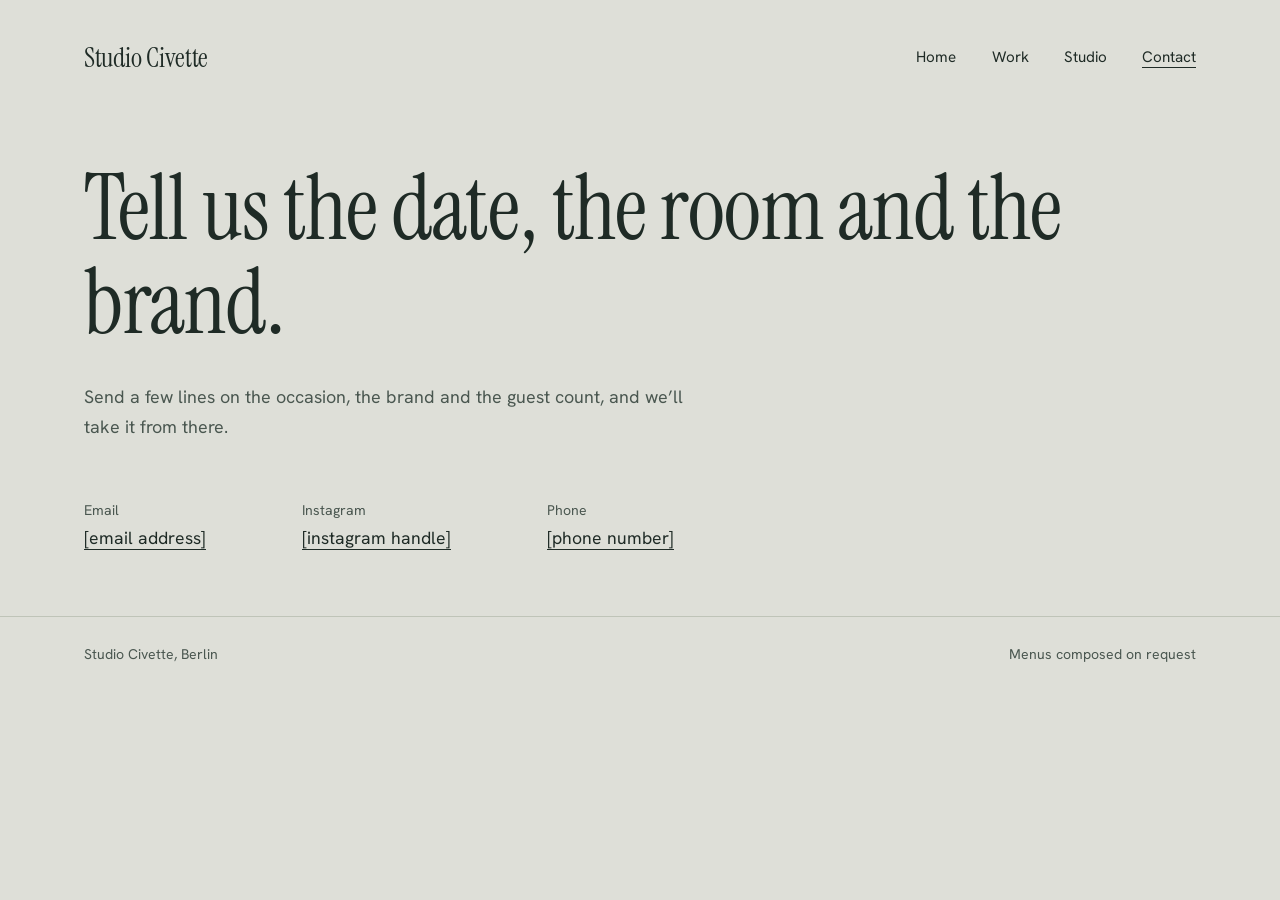
==== contact.html @ 506016eb "Add files via upload" ====
<!DOCTYPE html>
<html lang="en">
<head>
<meta charset="UTF-8">
<meta name="viewport" content="width=device-width, initial-scale=1">
<title>Contact | Studio Civette</title>
<meta name="description" content="Start an inquiry with Studio Civette, Berlin.">
<link rel="preconnect" href="https://fonts.googleapis.com">
<link rel="preconnect" href="https://fonts.gstatic.com" crossorigin>
<link href="https://fonts.googleapis.com/css2?family=Hanken+Grotesk:wght@400;500&family=Instrument+Serif:ital@0;1&display=swap" rel="stylesheet">
<link rel="stylesheet" href="style.css">
</head>
<body>
<header><div class="wrap"><a class="mark" href="index.html">Studio Civette</a><nav><a href="index.html">Home</a><a href="work.html">Work</a><a href="studio.html">Studio</a><a href="contact.html" aria-current="page">Contact</a></nav></div></header>
<main>
<section class="contact pagehead wrap">
<h1>Tell us the date, the room and the brand.</h1>
<p class="lede">Send a few lines on the occasion, the brand and the guest count, and we’ll take it from there.</p>
<dl>
<div><dt>Email</dt><dd><a href="mailto:[email address]">[email address]</a></dd></div>
<div><dt>Instagram</dt><dd><a href="#">[instagram handle]</a></dd></div>
<div><dt>Phone</dt><dd><a href="#">[phone number]</a></dd></div>
</dl>
</section>
</main>
<footer><div class="wrap"><span>Studio Civette, Berlin</span><span>Menus composed on request</span></div></footer>
</body>
</html>
---- style.css ----
:root{
  --stone:#DEDFD8; --stone-deep:#BFC4B8; --pine:#1F2B26; --sage:#5C6B58; --muted:#4A5750;
  --serif:'Instrument Serif', Georgia, serif;
  --sans:'Hanken Grotesk', 'Helvetica Neue', Arial, sans-serif;
}
*{ box-sizing:border-box; margin:0; padding:0; }
html{ scroll-behavior:smooth; }
body{ background:var(--stone); color:var(--pine); font-family:var(--sans); font-size:1.02rem; line-height:1.7; -webkit-font-smoothing:antialiased; }
a{ color:inherit; text-underline-offset:5px; }
a:focus-visible{ outline:2px solid var(--pine); outline-offset:5px; }
.wrap{ max-width:1240px; margin:0 auto; padding:0 5vw; }
h1,h2{ font-family:var(--serif); font-weight:400; letter-spacing:-0.01em; line-height:1.05; }
h1{ font-size:clamp(2.8rem, 7vw, 6rem); max-width:12em; }
h2{ font-size:clamp(1.8rem, 3.4vw, 2.6rem); }
.lede{ margin-top:2rem; max-width:34em; font-size:1.12rem; color:var(--muted); }

header .wrap{ display:flex; justify-content:space-between; align-items:center; padding-top:2.2rem; padding-bottom:2.2rem; }
.mark{ font-family:var(--serif); font-size:1.7rem; text-decoration:none; letter-spacing:-0.01em; }
nav{ display:flex; gap:2.2rem; font-size:0.95rem; }
nav a{ text-decoration:none; }
nav a:hover, nav a[aria-current]{ text-decoration:underline; text-decoration-thickness:1px; }

.hero{ padding-top:7vh; padding-bottom:6rem; }

.grid{ display:grid; grid-template-columns:repeat(12, 1fr); gap:3.5rem 1.2rem; align-items:start; }
figure .shot{ background:var(--stone-deep); width:100%; }
figcaption{ margin-top:0.7rem; font-size:0.88rem; color:var(--muted); }
.home figure:nth-child(1){ grid-column:1 / 8; } .home figure:nth-child(1) .shot{ aspect-ratio:4/3; }
.home figure:nth-child(2){ grid-column:9 / 13; margin-top:6rem; } .home figure:nth-child(2) .shot{ aspect-ratio:3/4; }
.home figure:nth-child(3){ grid-column:2 / 6; } .home figure:nth-child(3) .shot{ aspect-ratio:1/1; }
.home figure:nth-child(4){ grid-column:7 / 13; margin-top:3rem; } .home figure:nth-child(4) .shot{ aspect-ratio:5/4; }
.work figure:nth-child(1){ grid-column:1 / 8; } .work figure:nth-child(1) .shot{ aspect-ratio:4/3; }
.work figure:nth-child(2){ grid-column:8 / 13; margin-top:5rem; } .work figure:nth-child(2) .shot{ aspect-ratio:3/4; }
.work figure:nth-child(3){ grid-column:1 / 5; } .work figure:nth-child(3) .shot{ aspect-ratio:3/4; }
.work figure:nth-child(4){ grid-column:5 / 13; margin-top:4rem; } .work figure:nth-child(4) .shot{ aspect-ratio:16/10; }
.work figure:nth-child(5){ grid-column:2 / 7; } .work figure:nth-child(5) .shot{ aspect-ratio:1/1; }
.work figure:nth-child(6){ grid-column:8 / 13; margin-top:2rem; } .work figure:nth-child(6) .shot{ aspect-ratio:4/5; }

.closer{ padding-top:8rem; padding-bottom:7rem; }
.closer p{ font-family:var(--serif); font-size:clamp(1.8rem, 3.6vw, 2.8rem); line-height:1.15; max-width:18em; }
.closer .links{ margin-top:2rem; display:flex; gap:2.2rem; }

.studio{ display:grid; grid-template-columns:5fr 6fr; gap:6vw; align-items:start; padding-bottom:7rem; }
.studio .shot{ aspect-ratio:3/4; background:var(--stone-deep); }
.studio p{ max-width:34em; margin-top:1.4rem; }
.studio h1{ font-size:clamp(2.4rem, 5vw, 4.2rem); }
.offer{ margin-top:3.5rem; border-top:1px solid var(--sage); }
.offer div{ padding:1.3rem 0; border-bottom:1px solid var(--stone-deep); }
.offer dt{ font-family:var(--serif); font-size:1.5rem; }
.offer dd{ color:var(--muted); max-width:32em; }

.contact{ padding-bottom:8rem; }
.contact dl{ margin-top:3.5rem; display:grid; grid-template-columns:repeat(3, auto); justify-content:start; gap:1.4rem 6rem; }
.contact dt{ font-size:0.88rem; color:var(--muted); }
.contact dd{ font-size:1.1rem; }
.pagehead{ padding-top:5vh; padding-bottom:4rem; }

footer{ border-top:1px solid var(--stone-deep); padding:1.6rem 0 2.4rem; font-size:0.88rem; color:var(--muted); }
footer .wrap{ display:flex; justify-content:space-between; gap:1rem; flex-wrap:wrap; }

@media (max-width:820px){
  .grid{ grid-template-columns:1fr; gap:2.2rem; }
  .grid figure{ grid-column:1 !important; margin-top:0 !important; }
  .grid figure .shot{ aspect-ratio:4/3 !important; }
  .studio, .contact dl{ grid-template-columns:1fr; }
  .studio .shot{ aspect-ratio:4/3; }
  .hero{ padding-bottom:3.5rem; } .closer{ padding:5rem 0; }
  nav{ gap:1.2rem; font-size:0.88rem; }
}
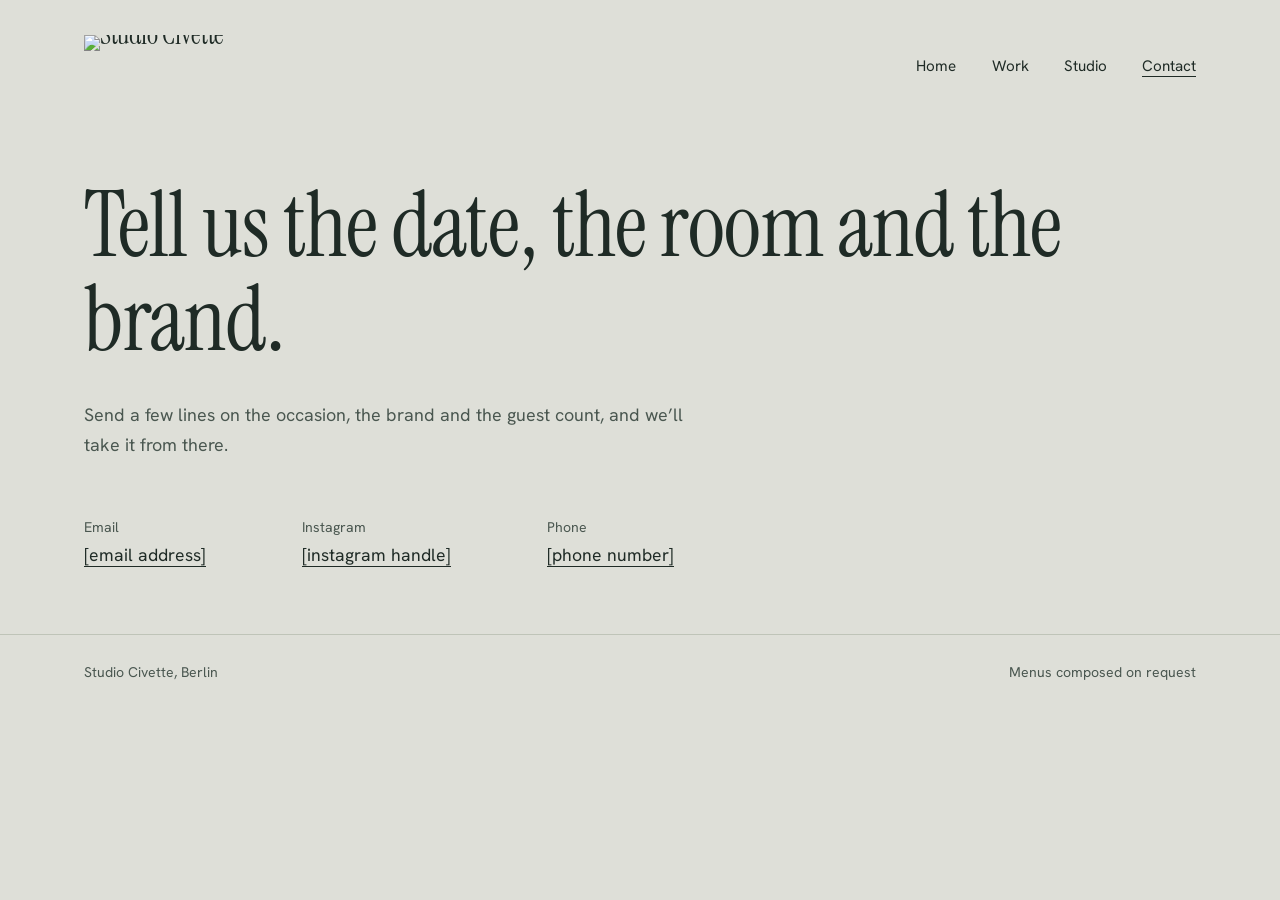
==== commit 4964bad2: "Add files via upload" ====
--- a/contact.html
+++ b/contact.html
@@ -11,7 +11,7 @@
 <link rel="stylesheet" href="style.css">
 </head>
 <body>
-<header><div class="wrap"><a class="mark" href="index.html">Studio Civette</a><nav><a href="index.html">Home</a><a href="work.html">Work</a><a href="studio.html">Studio</a><a href="contact.html" aria-current="page">Contact</a></nav></div></header>
+<header><div class="wrap"><a class="mark" href="index.html"><img src="images/civette-logo.png" alt="Studio Civette" width="141" height="64"></a><nav><a href="index.html">Home</a><a href="work.html">Work</a><a href="studio.html">Studio</a><a href="contact.html" aria-current="page">Contact</a></nav></div></header>
 <main>
 <section class="contact pagehead wrap">
 <h1>Tell us the date, the room and the brand.</h1>
--- a/style.css
+++ b/style.css
@@ -67,3 +67,7 @@
   .hero{ padding-bottom:3.5rem; } .closer{ padding:5rem 0; }
   nav{ gap:1.2rem; font-size:0.88rem; }
 }
+
+.mark{ display:block; line-height:0; }
+.mark img{ height:64px; width:auto; display:block; }
+@media (max-width:820px){ .mark img{ height:48px; } }
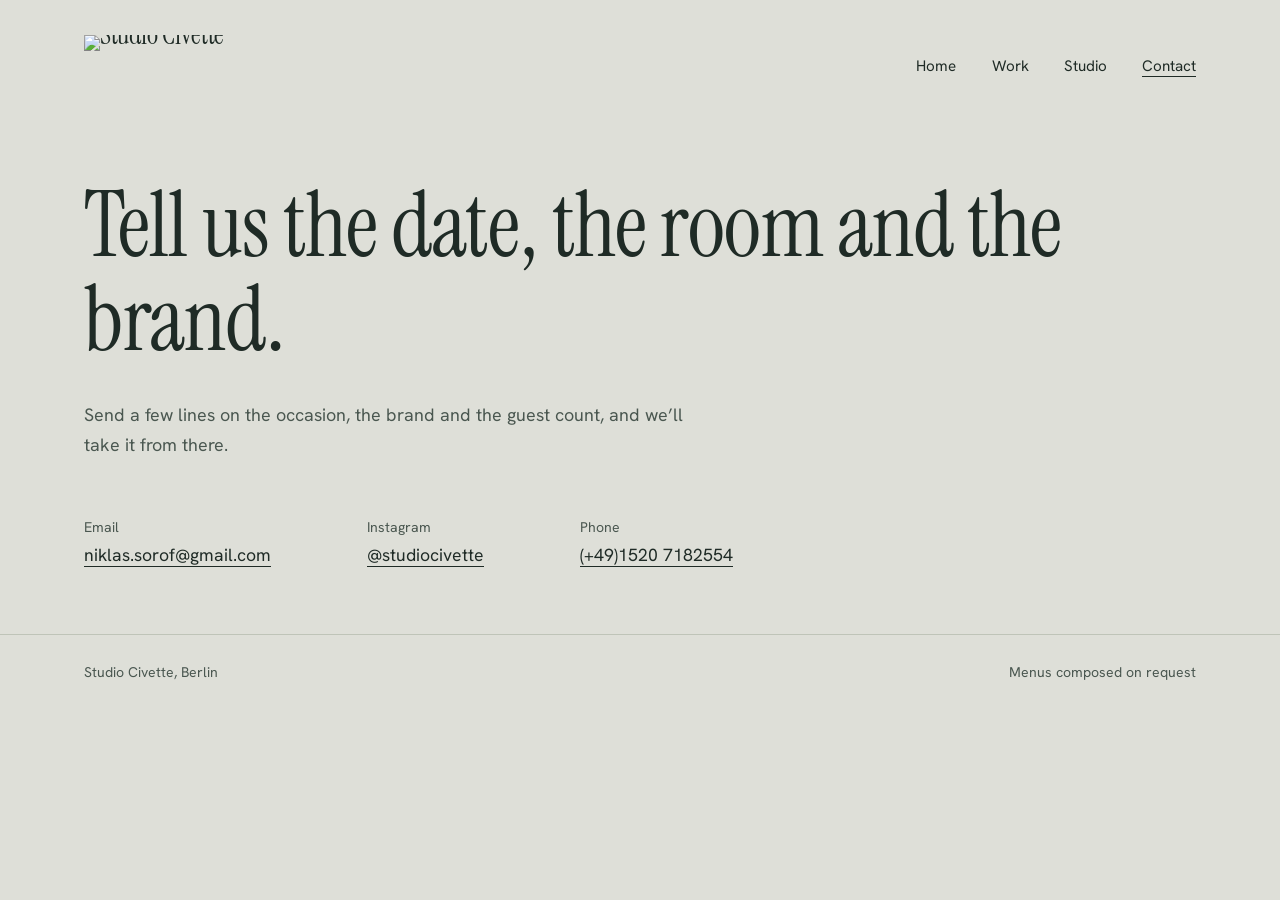
==== commit 4a527c00: "Update contact.html" ====
--- a/contact.html
+++ b/contact.html
@@ -17,9 +17,9 @@
 <h1>Tell us the date, the room and the brand.</h1>
 <p class="lede">Send a few lines on the occasion, the brand and the guest count, and we’ll take it from there.</p>
 <dl>
-<div><dt>Email</dt><dd><a href="mailto:[email address]">[email address]</a></dd></div>
-<div><dt>Instagram</dt><dd><a href="#">[instagram handle]</a></dd></div>
-<div><dt>Phone</dt><dd><a href="#">[phone number]</a></dd></div>
+<div><dt>Email</dt><dd><a href="mailto:[email address]">niklas.sorof@gmail.com</a></dd></div>
+<div><dt>Instagram</dt><dd><a href="#">@studiocivette</a></dd></div>
+<div><dt>Phone</dt><dd><a href="#">(+49)1520 7182554</a></dd></div>
 </dl>
 </section>
 </main>
